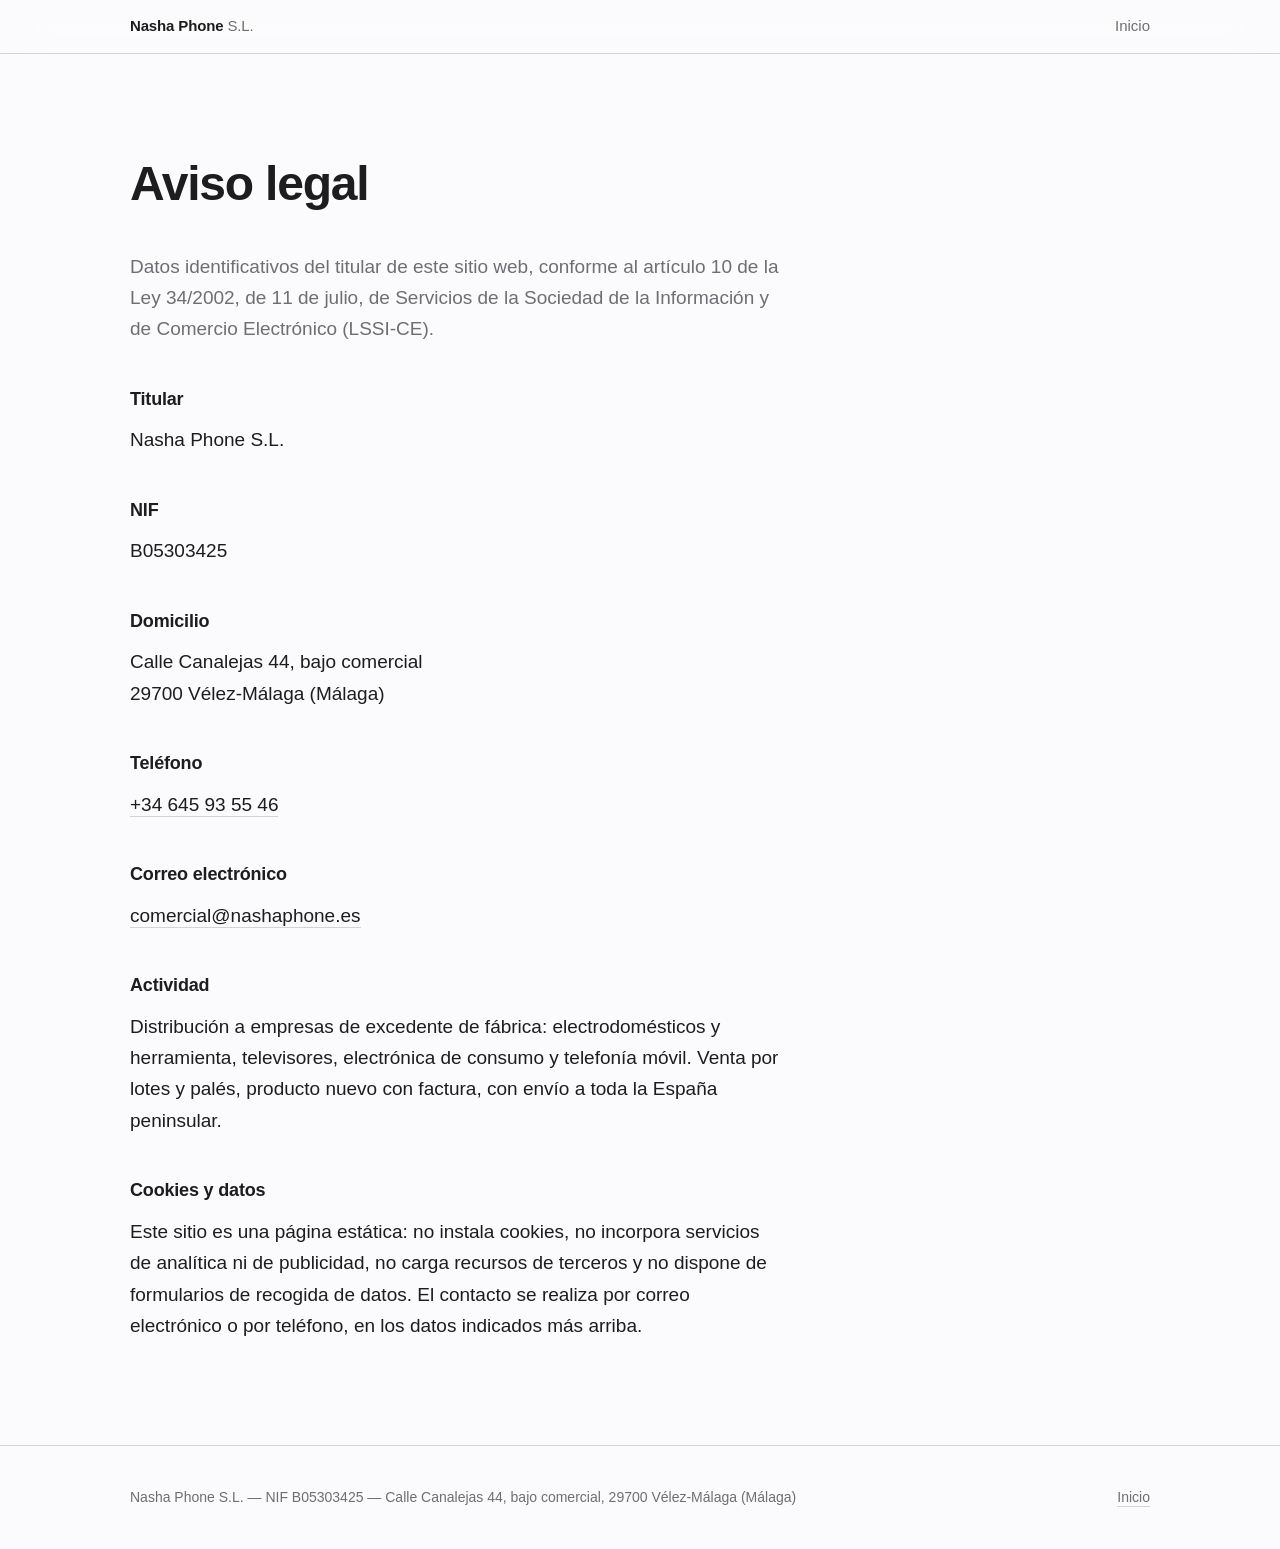
==== aviso-legal.html @ 032c7274 "Add the Nasha Phone S.L. company website Static site, no build step and no dependencies: hand-writte" ====
<!DOCTYPE html>
<html lang="es">
<head>
<meta charset="utf-8">
<meta name="viewport" content="width=device-width, initial-scale=1">
<title>Aviso legal — Nasha Phone S.L.</title>
<meta name="description" content="Datos identificativos de Nasha Phone S.L., titular de este sitio web, conforme a la Ley 34/2002 (LSSI-CE).">
<meta name="theme-color" content="#FBFBFD">
<link rel="icon" href="favicon.svg" type="image/svg+xml">
<link rel="stylesheet" href="styles.css">
<meta name="robots" content="index, follow">
</head>
<body>

<a class="skip-link" href="#main">Saltar al contenido</a>

<header class="site-header">
  <div class="wrap site-header__inner">
    <a class="wordmark" href="index.html">Nasha&nbsp;Phone<span class="wordmark__legal">&nbsp;S.L.</span></a>
    <a class="header-link" href="index.html">Inicio</a>
  </div>
</header>

<main id="main">
  <div class="wrap legal-page">

    <h1>Aviso legal</h1>

    <p class="muted">Datos identificativos del titular de este sitio web, conforme al artículo 10 de la Ley 34/2002, de 11 de julio, de Servicios de la Sociedad de la Información y de Comercio Electrónico (LSSI-CE).</p>

    <h2>Titular</h2>
    <p>Nasha Phone S.L.</p>

    <h2>NIF</h2>
    <p>B05303425</p>

    <h2>Domicilio</h2>
    <address>
      Calle Canalejas 44, bajo comercial<br>
      29700 Vélez-Málaga (Málaga)
    </address>

    <h2>Teléfono</h2>
    <p><a class="quiet-link" href="tel:+34645935546">+34 645 93 55 46</a></p>

    <h2>Correo electrónico</h2>
    <p><a class="quiet-link" href="mailto:comercial@nashaphone.es">comercial@nashaphone.es</a></p>

    <h2>Actividad</h2>
    <p>Distribución a empresas de excedente de fábrica: electrodomésticos y herramienta, televisores, electrónica de consumo y telefonía móvil. Venta por lotes y palés, producto nuevo con factura, con envío a toda la España peninsular.</p>

    <h2>Cookies y datos</h2>
    <p>Este sitio es una página estática: no instala cookies, no incorpora servicios de analítica ni de publicidad, no carga recursos de terceros y no dispone de formularios de recogida de datos. El contacto se realiza por correo electrónico o por teléfono, en los datos indicados más arriba.</p>

  </div>
</main>

<footer class="site-footer">
  <div class="wrap site-footer__inner">
    <p>Nasha Phone S.L. — NIF B05303425 — Calle Canalejas 44, bajo comercial, 29700 Vélez-Málaga (Málaga)</p>
    <p><a class="quiet-link" href="index.html">Inicio</a></p>
  </div>
</footer>

</body>
</html>
---- styles.css ----
/* Nasha Phone S.L. — hand-written stylesheet, no build step, no dependencies.
   Palette and type scale follow DESIGN.md. Mobile first: base rules target
   390px, the two media queries scale up. */

:root {
  --bg: #FBFBFD;
  --surface: #F5F5F7;
  --text: #1D1D1F;
  --text-muted: #6E6E73;
  --hairline: #D2D2D7;
  --accent: #00636B;

  --wrap: 1100px;
  --gutter: 24px;
  --section-y: clamp(72px, 11vw, 152px);

  --font: -apple-system, BlinkMacSystemFont, "SF Pro Display", "SF Pro Text",
          "Inter", "Helvetica Neue", Helvetica, Arial, sans-serif;

  --ease: cubic-bezier(0.22, 0.61, 0.36, 1);
}

*, *::before, *::after { box-sizing: border-box; }

html { -webkit-text-size-adjust: 100%; scroll-behavior: smooth; }

body {
  margin: 0;
  background: var(--bg);
  color: var(--text);
  font-family: var(--font);
  font-size: 1.0625rem;      /* 17px, keeps iOS from auto-zooming inputs */
  line-height: 1.65;
  -webkit-font-smoothing: antialiased;
  text-rendering: optimizeLegibility;
}

h1, h2, h3 { margin: 0; font-weight: 600; }
p { margin: 0; }
ol, ul { margin: 0; padding: 0; list-style: none; }
address { font-style: normal; }

a { color: inherit; }

:focus-visible {
  outline: 2px solid var(--accent);
  outline-offset: 3px;
  border-radius: 2px;
}

.wrap {
  width: 100%;
  max-width: var(--wrap);
  margin-inline: auto;
  padding-inline: var(--gutter);
}

.skip-link {
  position: absolute;
  left: -9999px;
  top: 0;
  z-index: 100;
  background: var(--text);
  color: var(--bg);
  padding: 12px 20px;
  text-decoration: none;
}
.skip-link:focus { left: 0; }

/* ---------- header ---------- */

.site-header {
  position: sticky;
  top: 0;
  z-index: 40;
  background: rgba(251, 251, 253, 0.78);
  backdrop-filter: saturate(180%) blur(20px);
  -webkit-backdrop-filter: saturate(180%) blur(20px);
  border-bottom: 1px solid var(--hairline);
}

.site-header__inner {
  display: flex;
  align-items: center;
  justify-content: space-between;
  min-height: 52px;
}

.wordmark {
  font-size: 0.9375rem;
  font-weight: 600;
  letter-spacing: -0.01em;
  text-decoration: none;
  padding-block: 14px;      /* keeps the tap target at 44px+ */
}
.wordmark__legal { color: var(--text-muted); font-weight: 400; }

.header-link {
  font-size: 0.9375rem;
  color: var(--text-muted);
  text-decoration: none;
  padding: 14px 0 14px 16px;
}
.header-link:hover { color: var(--text); }

/* ---------- shared type ---------- */

.eyebrow {
  font-size: 0.8125rem;
  font-weight: 500;
  letter-spacing: 0.08em;
  text-transform: uppercase;
  color: var(--text-muted);
  margin-bottom: 20px;
}

.display {
  font-size: clamp(2.5rem, 8.5vw, 5rem);
  line-height: 1.05;
  letter-spacing: -0.035em;
  max-width: 15ch;
}

.section-title {
  font-size: clamp(1.75rem, 4.6vw, 3rem);
  line-height: 1.1;
  letter-spacing: -0.025em;
  margin-bottom: clamp(32px, 5vw, 56px);
}

.lead {
  font-size: clamp(1.125rem, 2.2vw, 1.5rem);
  line-height: 1.5;
  letter-spacing: -0.01em;
  color: var(--text-muted);
  max-width: 34ch;
  margin-top: 24px;
}

.measure p { max-width: 62ch; }
.measure p + p { margin-top: 24px; }

/* ---------- hero ---------- */

.hero {
  padding-top: clamp(64px, 13vw, 140px);
  padding-bottom: var(--section-y);
}

.actions {
  display: flex;
  flex-wrap: wrap;
  gap: 12px;
  margin-top: 40px;
}

.button {
  display: inline-flex;
  align-items: center;
  justify-content: center;
  min-height: 48px;
  padding: 12px 26px;
  border-radius: 999px;
  background: var(--accent);
  color: #FFFFFF;
  font-size: 1rem;
  font-weight: 500;
  letter-spacing: -0.01em;
  text-decoration: none;
  transition: opacity 180ms var(--ease);
}
.button:hover { opacity: 0.86; }

.button--quiet {
  background: transparent;
  color: var(--text);
  border: 1px solid var(--hairline);
  font-variant-numeric: tabular-nums;
}
.button--quiet:hover { border-color: var(--text-muted); opacity: 1; }

/* ---------- sections ---------- */

.section { padding-block: var(--section-y); }

.section--panel {
  background: var(--surface);
  border-block: 1px solid var(--hairline);
}

/* ---------- categories: the page's signature block ---------- */

.category {
  display: grid;
  grid-template-columns: 3ch 1fr;
  column-gap: 20px;
  align-items: baseline;
  padding-block: clamp(26px, 4.5vw, 40px);
  border-top: 1px solid var(--hairline);
}
.category:last-child { border-bottom: 1px solid var(--hairline); }

.category__num {
  color: var(--accent);
  font-size: clamp(0.9375rem, 2vw, 1.125rem);
  font-weight: 600;
  font-variant-numeric: tabular-nums;
  letter-spacing: 0.02em;
}

.category__name {
  font-size: clamp(1.5rem, 5vw, 2.5rem);
  font-weight: 600;
  line-height: 1.15;
  letter-spacing: -0.02em;
}

/* ---------- four facts ---------- */

.facts {
  display: grid;
  gap: clamp(32px, 5vw, 56px);
}

.fact__title {
  font-size: 1.0625rem;
  letter-spacing: -0.01em;
  padding-top: 20px;
  position: relative;
}
.fact__title::before {          /* the only decorative shape on the page */
  content: "";
  position: absolute;
  top: 0;
  left: 0;
  width: 24px;
  height: 2px;
  background: var(--accent);
}

.fact__text { color: var(--text-muted); margin-top: 8px; max-width: 34ch; }

/* ---------- contact ---------- */

.mail-link {
  display: inline-block;
  font-size: clamp(1.375rem, 5.2vw, 2.75rem);
  font-weight: 600;
  letter-spacing: -0.025em;
  line-height: 1.15;
  color: var(--accent);
  text-decoration: none;
  word-break: break-word;
  padding-block: 4px;
}
.mail-link:hover { text-decoration: underline; text-underline-offset: 6px; }

.contact-grid {
  display: grid;
  gap: clamp(32px, 4vw, 48px);
  margin-top: clamp(48px, 7vw, 72px);
  padding-top: clamp(32px, 4vw, 48px);
  border-top: 1px solid var(--hairline);
}

.contact-block__title {
  font-size: 0.8125rem;
  font-weight: 500;
  letter-spacing: 0.08em;
  text-transform: uppercase;
  color: var(--text-muted);
  margin-bottom: 10px;
}

.quiet-link {
  color: inherit;
  text-decoration: none;
  border-bottom: 1px solid var(--hairline);
  padding-bottom: 1px;
}
.quiet-link:hover { border-bottom-color: var(--text); }

/* ---------- footer ---------- */

.site-footer {
  border-top: 1px solid var(--hairline);
  padding-block: 40px;
  color: var(--text-muted);
  font-size: 0.875rem;
}
.site-footer__inner { display: grid; gap: 12px; }

/* ---------- legal page ---------- */

.legal-page { padding-block: clamp(56px, 9vw, 104px); }
.legal-page h1 {
  font-size: clamp(1.875rem, 5vw, 3rem);
  letter-spacing: -0.025em;
  line-height: 1.1;
  margin-bottom: clamp(28px, 4vw, 40px);
}
.legal-page h2 {
  font-size: 1.125rem;
  letter-spacing: -0.01em;
  margin-top: 40px;
  margin-bottom: 10px;
}
.legal-page p, .legal-page address { max-width: 62ch; color: var(--text); }
.legal-page .muted { color: var(--text-muted); }

/* ---------- entrance motion ---------- */

.js .reveal { opacity: 0; transform: translateY(12px); }

.js .reveal.is-visible {
  opacity: 1;
  transform: none;
  transition: opacity 600ms var(--ease), transform 600ms var(--ease);
}

/* ---------- breakpoints ---------- */

@media (min-width: 768px) {
  :root { --gutter: 40px; }
  body { font-size: 1.1875rem; }
  .facts { grid-template-columns: repeat(2, 1fr); column-gap: clamp(40px, 6vw, 96px); }
  .contact-grid { grid-template-columns: repeat(3, 1fr); }
  .site-footer__inner {
    grid-template-columns: 1fr auto;
    align-items: baseline;
  }
  .category { grid-template-columns: 5ch 1fr; column-gap: 40px; }
}

@media (min-width: 1100px) {
  .display { max-width: 18ch; }
  .lead { max-width: 42ch; }
}

@media (prefers-reduced-motion: reduce) {
  html { scroll-behavior: auto; }
  .js .reveal, .js .reveal.is-visible {
    opacity: 1;
    transform: none;
    transition: none;
  }
  .button { transition: none; }
}
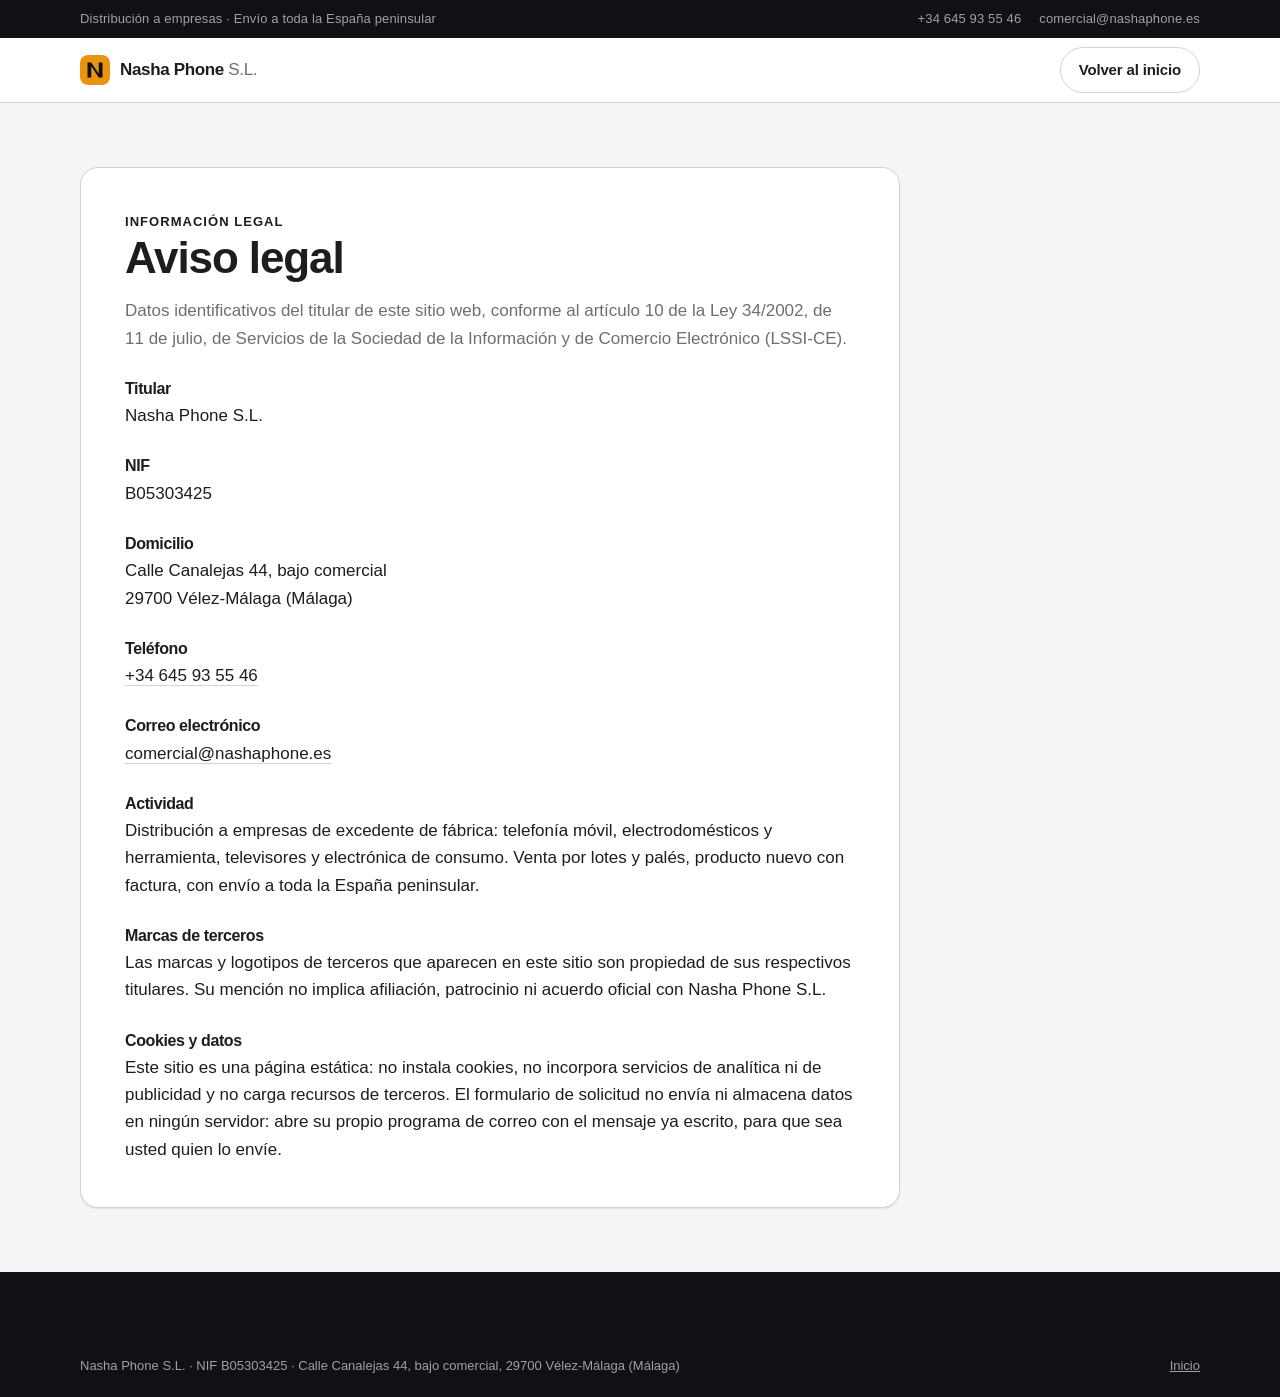
==== commit b75636ee: "Rebuild as a dense corporate site The previous typography-only build was rejected three times as "mu" ====
--- a/aviso-legal.html
+++ b/aviso-legal.html
@@ -5,7 +5,7 @@
 <meta name="viewport" content="width=device-width, initial-scale=1">
 <title>Aviso legal — Nasha Phone S.L.</title>
 <meta name="description" content="Datos identificativos de Nasha Phone S.L., titular de este sitio web, conforme a la Ley 34/2002 (LSSI-CE).">
-<meta name="theme-color" content="#FBFBFD">
+<meta name="theme-color" content="#0F1115">
 <link rel="icon" href="favicon.svg" type="image/svg+xml">
 <link rel="stylesheet" href="styles.css">
 <meta name="robots" content="index, follow">
@@ -14,51 +14,71 @@
 
 <a class="skip-link" href="#main">Saltar al contenido</a>
 
+<div class="utility">
+  <div class="wrap utility__inner">
+    <span class="utility__claim">Distribución a empresas · Envío a toda la España peninsular</span>
+    <span class="utility__links">
+      <a href="tel:+34645935546">+34 645 93 55 46</a>
+      <a href="mailto:comercial@nashaphone.es">comercial@nashaphone.es</a>
+    </span>
+  </div>
+</div>
+
 <header class="site-header">
   <div class="wrap site-header__inner">
-    <a class="wordmark" href="index.html">Nasha&nbsp;Phone<span class="wordmark__legal">&nbsp;S.L.</span></a>
-    <a class="header-link" href="index.html">Inicio</a>
+    <a class="brandmark" href="index.html">
+      <svg class="brandmark__glyph" viewBox="0 0 64 64" role="img" aria-label="Nasha Phone">
+        <rect width="64" height="64" rx="14" fill="#E8940F"/>
+        <path d="M16 48V16h8l16 24V16h8v32h-8L24 24v24z" fill="#0F1115"/>
+      </svg>
+      <span class="brandmark__text">Nasha Phone <span>S.L.</span></span>
+    </a>
+    <a class="btn btn--ghost btn--sm" href="index.html">Volver al inicio</a>
   </div>
 </header>
 
 <main id="main">
-  <div class="wrap legal-page">
+  <section class="band band--surface legal">
+    <div class="wrap">
+      <div class="legal__card">
+        <p class="eyebrow">Información legal</p>
+        <h1>Aviso legal</h1>
+        <p class="muted">Datos identificativos del titular de este sitio web, conforme al artículo 10 de la Ley 34/2002, de 11 de julio, de Servicios de la Sociedad de la Información y de Comercio Electrónico (LSSI-CE).</p>
 
-    <h1>Aviso legal</h1>
+        <h2>Titular</h2>
+        <p>Nasha Phone S.L.</p>
 
-    <p class="muted">Datos identificativos del titular de este sitio web, conforme al artículo 10 de la Ley 34/2002, de 11 de julio, de Servicios de la Sociedad de la Información y de Comercio Electrónico (LSSI-CE).</p>
+        <h2>NIF</h2>
+        <p>B05303425</p>
 
-    <h2>Titular</h2>
-    <p>Nasha Phone S.L.</p>
+        <h2>Domicilio</h2>
+        <address>Calle Canalejas 44, bajo comercial<br>29700 Vélez-Málaga (Málaga)</address>
 
-    <h2>NIF</h2>
-    <p>B05303425</p>
+        <h2>Teléfono</h2>
+        <p><a href="tel:+34645935546">+34 645 93 55 46</a></p>
 
-    <h2>Domicilio</h2>
-    <address>
-      Calle Canalejas 44, bajo comercial<br>
-      29700 Vélez-Málaga (Málaga)
-    </address>
+        <h2>Correo electrónico</h2>
+        <p><a href="mailto:comercial@nashaphone.es">comercial@nashaphone.es</a></p>
 
-    <h2>Teléfono</h2>
-    <p><a class="quiet-link" href="tel:+34645935546">+34 645 93 55 46</a></p>
+        <h2>Actividad</h2>
+        <p>Distribución a empresas de excedente de fábrica: telefonía móvil, electrodomésticos y herramienta, televisores y electrónica de consumo. Venta por lotes y palés, producto nuevo con factura, con envío a toda la España peninsular.</p>
 
-    <h2>Correo electrónico</h2>
-    <p><a class="quiet-link" href="mailto:comercial@nashaphone.es">comercial@nashaphone.es</a></p>
+        <h2>Marcas de terceros</h2>
+        <p>Las marcas y logotipos de terceros que aparecen en este sitio son propiedad de sus respectivos titulares. Su mención no implica afiliación, patrocinio ni acuerdo oficial con Nasha Phone S.L.</p>
 
-    <h2>Actividad</h2>
-    <p>Distribución a empresas de excedente de fábrica: electrodomésticos y herramienta, televisores, electrónica de consumo y telefonía móvil. Venta por lotes y palés, producto nuevo con factura, con envío a toda la España peninsular.</p>
-
-    <h2>Cookies y datos</h2>
-    <p>Este sitio es una página estática: no instala cookies, no incorpora servicios de analítica ni de publicidad, no carga recursos de terceros y no dispone de formularios de recogida de datos. El contacto se realiza por correo electrónico o por teléfono, en los datos indicados más arriba.</p>
-
-  </div>
+        <h2>Cookies y datos</h2>
+        <p>Este sitio es una página estática: no instala cookies, no incorpora servicios de analítica ni de publicidad y no carga recursos de terceros. El formulario de solicitud no envía ni almacena datos en ningún servidor: abre su propio programa de correo con el mensaje ya escrito, para que sea usted quien lo envíe.</p>
+      </div>
+    </div>
+  </section>
 </main>
 
 <footer class="site-footer">
-  <div class="wrap site-footer__inner">
-    <p>Nasha Phone S.L. — NIF B05303425 — Calle Canalejas 44, bajo comercial, 29700 Vélez-Málaga (Málaga)</p>
-    <p><a class="quiet-link" href="index.html">Inicio</a></p>
+  <div class="wrap">
+    <div class="footer__bottom" style="margin-top:0;border-top:0">
+      <span>Nasha Phone S.L. · NIF B05303425 · Calle Canalejas 44, bajo comercial, 29700 Vélez-Málaga (Málaga)</span>
+      <span><a href="index.html">Inicio</a></span>
+    </div>
   </div>
 </footer>
 
--- a/styles.css
+++ b/styles.css
@@ -1,348 +1,437 @@
-/* Nasha Phone S.L. — hand-written stylesheet, no build step, no dependencies.
-   Palette and type scale follow DESIGN.md. Mobile first: base rules target
-   390px, the two media queries scale up. */
+/* Nasha Phone S.L. — corporate build. Hand-written, no build step, no
+   dependencies, no external requests. Mobile first: base rules target
+   390px, media queries scale up. See DESIGN.md. */
 
 :root {
-  --bg: #FBFBFD;
+  --white: #FFFFFF;
   --surface: #F5F5F7;
+  --ink: #0F1115;
   --text: #1D1D1F;
-  --text-muted: #6E6E73;
+  --muted: #6E6E73;
   --hairline: #D2D2D7;
-  --accent: #00636B;
-
-  --wrap: 1100px;
-  --gutter: 24px;
-  --section-y: clamp(72px, 11vw, 152px);
+  --accent: #E8940F;        /* fills only: 2.42:1 on white, never text */
+  --accent-ink: #8A5200;    /* amber as text on light: 6.39:1 */
+  --logo-grey: #86868B;
+  --on-dark-muted: #A1A1A6;
+
+  --wrap: 1200px;
+  --gutter: 20px;
+  --band: clamp(48px, 6vw, 88px);
+  --radius: 18px;
+  --radius-sm: 12px;
 
   --font: -apple-system, BlinkMacSystemFont, "SF Pro Display", "SF Pro Text",
           "Inter", "Helvetica Neue", Helvetica, Arial, sans-serif;
 
-  --ease: cubic-bezier(0.22, 0.61, 0.36, 1);
+  --shadow-sm: 0 1px 2px rgba(15,17,21,.06), 0 1px 1px rgba(15,17,21,.04);
+  --shadow-md: 0 4px 14px rgba(15,17,21,.08), 0 2px 5px rgba(15,17,21,.05);
+  --shadow-lg: 0 18px 44px rgba(15,17,21,.14), 0 6px 16px rgba(15,17,21,.08);
+  --ease: cubic-bezier(.22,.61,.36,1);
 }
 
 *, *::before, *::after { box-sizing: border-box; }
 
-html { -webkit-text-size-adjust: 100%; scroll-behavior: smooth; }
+html { -webkit-text-size-adjust: 100%; scroll-behavior: smooth; scroll-padding-top: 92px; }
 
 body {
   margin: 0;
-  background: var(--bg);
+  background: var(--white);
   color: var(--text);
   font-family: var(--font);
-  font-size: 1.0625rem;      /* 17px, keeps iOS from auto-zooming inputs */
-  line-height: 1.65;
+  font-size: 1.0625rem;
+  line-height: 1.6;
   -webkit-font-smoothing: antialiased;
-  text-rendering: optimizeLegibility;
-}
-
-h1, h2, h3 { margin: 0; font-weight: 600; }
+}
+
+h1, h2, h3, h4 { margin: 0; font-weight: 700; letter-spacing: -0.025em; line-height: 1.15; }
 p { margin: 0; }
-ol, ul { margin: 0; padding: 0; list-style: none; }
+ul, ol { margin: 0; padding: 0; list-style: none; }
 address { font-style: normal; }
-
 a { color: inherit; }
-
-:focus-visible {
-  outline: 2px solid var(--accent);
-  outline-offset: 3px;
-  border-radius: 2px;
-}
-
-.wrap {
-  width: 100%;
-  max-width: var(--wrap);
-  margin-inline: auto;
-  padding-inline: var(--gutter);
-}
+img, svg { display: block; }
+
+:focus-visible { outline: 3px solid var(--accent); outline-offset: 2px; border-radius: 4px; }
+
+.wrap { width: 100%; max-width: var(--wrap); margin-inline: auto; padding-inline: var(--gutter); }
+.sprite { position: absolute; width: 0; height: 0; overflow: hidden; }
 
 .skip-link {
-  position: absolute;
-  left: -9999px;
-  top: 0;
-  z-index: 100;
-  background: var(--text);
-  color: var(--bg);
-  padding: 12px 20px;
-  text-decoration: none;
+  position: absolute; left: -9999px; top: 0; z-index: 200;
+  background: var(--ink); color: #fff; padding: 12px 20px; text-decoration: none;
 }
 .skip-link:focus { left: 0; }
 
+.eyebrow {
+  font-size: .8125rem; font-weight: 600; letter-spacing: .08em;
+  text-transform: uppercase; color: var(--accent-ink);
+}
+.eyebrow--on-dark { color: var(--accent); }
+
+.band { padding-block: var(--band); }
+.band--surface { background: var(--surface); }
+.band--ink { background: var(--ink); color: #fff; }
+
+.band-head { margin-bottom: clamp(28px, 3.5vw, 44px); }
+.band-title { font-size: clamp(1.625rem, 3.6vw, 2.5rem); }
+.band-head p { color: var(--muted); margin-top: 12px; max-width: 62ch; }
+
+/* ---------- buttons ---------- */
+
+.btn {
+  display: inline-flex; align-items: center; justify-content: center; gap: 8px;
+  min-height: 48px; padding: 12px 24px; border-radius: 999px;
+  font-size: 1rem; font-weight: 600; letter-spacing: -0.01em;
+  text-decoration: none; border: 1px solid transparent; cursor: pointer;
+  transition: transform 180ms var(--ease), box-shadow 180ms var(--ease),
+              background-color 180ms var(--ease), border-color 180ms var(--ease);
+}
+.btn--accent { background: var(--accent); color: var(--text); box-shadow: var(--shadow-sm); }
+.btn--accent:hover { transform: translateY(-2px); box-shadow: var(--shadow-md); }
+.btn--ghost { border-color: var(--hairline); color: var(--text); background: var(--white); }
+.btn--ghost:hover { border-color: var(--text); transform: translateY(-2px); }
+.btn--ghost-dark { border-color: rgba(255,255,255,.28); color: #fff; background: transparent; }
+.btn--ghost-dark:hover { border-color: #fff; transform: translateY(-2px); }
+.btn--sm { min-height: 44px; padding: 10px 18px; font-size: .9375rem; }
+
+/* ---------- utility bar ---------- */
+
+.utility {
+  background: var(--ink); color: var(--on-dark-muted);
+  font-size: .8125rem; letter-spacing: .01em;
+}
+.utility__inner {
+  display: flex; align-items: center; justify-content: space-between;
+  gap: 16px; min-height: 38px; flex-wrap: wrap;
+}
+.utility__claim { display: none; }
+.utility__links { display: flex; align-items: center; gap: 18px; }
+.utility a { color: var(--on-dark-muted); text-decoration: none; padding-block: 8px; }
+.utility a:hover { color: #fff; }
+
 /* ---------- header ---------- */
 
 .site-header {
-  position: sticky;
-  top: 0;
-  z-index: 40;
-  background: rgba(251, 251, 253, 0.78);
-  backdrop-filter: saturate(180%) blur(20px);
-  -webkit-backdrop-filter: saturate(180%) blur(20px);
+  position: sticky; top: 0; z-index: 60;
+  background: var(--white); border-bottom: 1px solid var(--hairline);
+  transition: box-shadow 200ms var(--ease), background-color 200ms var(--ease);
+}
+.site-header.is-scrolled {
+  background: rgba(255,255,255,.82);
+  backdrop-filter: saturate(180%) blur(18px);
+  -webkit-backdrop-filter: saturate(180%) blur(18px);
+  box-shadow: var(--shadow-sm);
+}
+.site-header__inner { display: flex; align-items: center; gap: 12px; min-height: 64px; }
+
+.brandmark { display: flex; align-items: center; gap: 10px; text-decoration: none; margin-right: auto; }
+.brandmark__glyph { width: 30px; height: 30px; border-radius: 8px; flex: none; }
+.brandmark__text { font-size: 1.0625rem; font-weight: 700; letter-spacing: -0.02em; }
+.brandmark__text span { color: var(--muted); font-weight: 500; }
+
+.site-nav { display: none; }
+.site-nav ul { display: flex; align-items: center; gap: 26px; }
+.site-nav a {
+  font-size: .9375rem; font-weight: 500; text-decoration: none; color: var(--text);
+  padding-block: 8px; border-bottom: 2px solid transparent;
+}
+.site-nav a:hover { color: var(--accent-ink); border-bottom-color: var(--accent); }
+
+.nav-toggle {
+  width: 44px; height: 44px; display: grid; place-items: center;
+  background: transparent; border: 1px solid var(--hairline); border-radius: 10px;
+  cursor: pointer; flex: none;
+}
+.nav-toggle span, .nav-toggle span::before, .nav-toggle span::after {
+  content: ""; display: block; width: 17px; height: 2px; background: var(--text); border-radius: 2px;
+}
+.nav-toggle span { position: relative; }
+.nav-toggle span::before { position: absolute; top: -6px; }
+.nav-toggle span::after { position: absolute; top: 6px; }
+.header-cta { display: none; }
+
+.mobile-nav {
+  display: none; border-top: 1px solid var(--hairline); background: var(--white);
+  padding: 8px 0 20px;
+}
+.mobile-nav.is-open { display: block; }
+.mobile-nav a {
+  display: block; padding: 14px 0; text-decoration: none; font-weight: 500;
   border-bottom: 1px solid var(--hairline);
 }
-
-.site-header__inner {
-  display: flex;
-  align-items: center;
-  justify-content: space-between;
-  min-height: 52px;
-}
-
-.wordmark {
-  font-size: 0.9375rem;
-  font-weight: 600;
-  letter-spacing: -0.01em;
-  text-decoration: none;
-  padding-block: 14px;      /* keeps the tap target at 44px+ */
-}
-.wordmark__legal { color: var(--text-muted); font-weight: 400; }
-
-.header-link {
-  font-size: 0.9375rem;
-  color: var(--text-muted);
-  text-decoration: none;
-  padding: 14px 0 14px 16px;
-}
-.header-link:hover { color: var(--text); }
-
-/* ---------- shared type ---------- */
-
-.eyebrow {
-  font-size: 0.8125rem;
-  font-weight: 500;
-  letter-spacing: 0.08em;
-  text-transform: uppercase;
-  color: var(--text-muted);
-  margin-bottom: 20px;
-}
-
-.display {
-  font-size: clamp(2.5rem, 8.5vw, 5rem);
-  line-height: 1.05;
-  letter-spacing: -0.035em;
-  max-width: 15ch;
-}
-
-.section-title {
-  font-size: clamp(1.75rem, 4.6vw, 3rem);
-  line-height: 1.1;
-  letter-spacing: -0.025em;
-  margin-bottom: clamp(32px, 5vw, 56px);
-}
-
-.lead {
-  font-size: clamp(1.125rem, 2.2vw, 1.5rem);
-  line-height: 1.5;
-  letter-spacing: -0.01em;
-  color: var(--text-muted);
-  max-width: 34ch;
-  margin-top: 24px;
-}
-
-.measure p { max-width: 62ch; }
-.measure p + p { margin-top: 24px; }
+.mobile-nav .btn { width: 100%; margin-top: 18px; }
 
 /* ---------- hero ---------- */
 
-.hero {
-  padding-top: clamp(64px, 13vw, 140px);
-  padding-bottom: var(--section-y);
-}
-
-.actions {
-  display: flex;
-  flex-wrap: wrap;
-  gap: 12px;
-  margin-top: 40px;
-}
-
-.button {
-  display: inline-flex;
-  align-items: center;
-  justify-content: center;
-  min-height: 48px;
-  padding: 12px 26px;
-  border-radius: 999px;
-  background: var(--accent);
-  color: #FFFFFF;
-  font-size: 1rem;
-  font-weight: 500;
-  letter-spacing: -0.01em;
-  text-decoration: none;
-  transition: opacity 180ms var(--ease);
-}
-.button:hover { opacity: 0.86; }
-
-.button--quiet {
-  background: transparent;
-  color: var(--text);
-  border: 1px solid var(--hairline);
-  font-variant-numeric: tabular-nums;
-}
-.button--quiet:hover { border-color: var(--text-muted); opacity: 1; }
-
-/* ---------- sections ---------- */
-
-.section { padding-block: var(--section-y); }
-
-.section--panel {
-  background: var(--surface);
-  border-block: 1px solid var(--hairline);
-}
-
-/* ---------- categories: the page's signature block ---------- */
-
-.category {
-  display: grid;
-  grid-template-columns: 3ch 1fr;
-  column-gap: 20px;
-  align-items: baseline;
-  padding-block: clamp(26px, 4.5vw, 40px);
-  border-top: 1px solid var(--hairline);
-}
-.category:last-child { border-bottom: 1px solid var(--hairline); }
-
-.category__num {
-  color: var(--accent);
-  font-size: clamp(0.9375rem, 2vw, 1.125rem);
-  font-weight: 600;
-  font-variant-numeric: tabular-nums;
-  letter-spacing: 0.02em;
-}
-
-.category__name {
-  font-size: clamp(1.5rem, 5vw, 2.5rem);
-  font-weight: 600;
-  line-height: 1.15;
-  letter-spacing: -0.02em;
-}
-
-/* ---------- four facts ---------- */
-
-.facts {
-  display: grid;
-  gap: clamp(32px, 5vw, 56px);
-}
-
-.fact__title {
-  font-size: 1.0625rem;
-  letter-spacing: -0.01em;
-  padding-top: 20px;
-  position: relative;
-}
-.fact__title::before {          /* the only decorative shape on the page */
-  content: "";
-  position: absolute;
-  top: 0;
-  left: 0;
-  width: 24px;
-  height: 2px;
-  background: var(--accent);
-}
-
-.fact__text { color: var(--text-muted); margin-top: 8px; max-width: 34ch; }
+.hero { padding-block: clamp(36px, 5vw, 72px) clamp(44px, 6vw, 84px); overflow: hidden; }
+.hero__grid { display: grid; gap: clamp(36px, 5vw, 56px); align-items: center; }
+.hero h1 { font-size: clamp(2.25rem, 6.4vw, 4rem); letter-spacing: -0.03em; margin-block: 16px 18px; }
+.hero__lead { color: var(--muted); font-size: 1.0625rem; max-width: 54ch; }
+.hero__actions { display: flex; flex-wrap: wrap; gap: 12px; margin-top: 28px; }
+
+.hero__points { display: flex; flex-wrap: wrap; gap: 8px; margin-top: 24px; }
+.pill {
+  display: inline-flex; align-items: center; gap: 7px;
+  background: var(--surface); border: 1px solid var(--hairline);
+  border-radius: 999px; padding: 7px 14px; font-size: .8125rem; font-weight: 500; color: var(--text);
+}
+.pill::before { content: ""; width: 6px; height: 6px; border-radius: 50%; background: var(--accent); flex: none; }
+
+/* hero composition: overlapping product cards, built not photographed */
+
+.hero__visual { position: relative; aspect-ratio: 1 / 0.94; max-width: 520px; margin-inline: auto; width: 100%; }
+.hero__visual::before {
+  content: ""; position: absolute; inset: 8% 4% 12%;
+  background: radial-gradient(60% 60% at 50% 40%, rgba(232,148,15,.16), rgba(232,148,15,0) 70%);
+  filter: blur(6px);
+}
+
+.pcard {
+  position: absolute; background: var(--white); border: 1px solid rgba(15,17,21,.07);
+  border-radius: var(--radius); box-shadow: var(--shadow-lg);
+  padding: 14px; display: flex; flex-direction: column; gap: 10px;
+}
+.pcard__art { display: grid; place-items: center; background: var(--surface); border-radius: var(--radius-sm); padding: 14px 8px; }
+.pcard__art svg { width: 100%; height: auto; max-height: 92px; color: var(--text); opacity: .88; }
+.pcard__foot { display: flex; align-items: center; justify-content: space-between; gap: 8px; }
+.pcard__label { font-size: .75rem; font-weight: 600; color: var(--muted); letter-spacing: .01em; }
+.pcard__logo { display: grid; place-items: center; flex: none; }
+.pcard__logo .brand-logo { height: 26px; fill: var(--logo-grey); }
+.pcard__logo .brand-logo--wide { height: 46px; }
+
+.pcard--phone     { width: 51%; left: 0;    top: 0;     z-index: 3; animation: floatA 7s ease-in-out infinite; }
+.pcard--tv        { width: 58%; right: 0;   top: 23%;   z-index: 2; animation: floatB 9s ease-in-out infinite; }
+.pcard--appliance { width: 50%; left: 4%;   bottom: 0;  z-index: 4; animation: floatC 8s ease-in-out infinite; }
+
+@keyframes floatA { 0%,100% { transform: rotate(-3deg) translateY(0); } 50% { transform: rotate(-3deg) translateY(-12px); } }
+@keyframes floatB { 0%,100% { transform: rotate(2.5deg) translateY(0); } 50% { transform: rotate(2.5deg) translateY(-14px); } }
+@keyframes floatC { 0%,100% { transform: rotate(-1.5deg) translateY(0); } 50% { transform: rotate(-1.5deg) translateY(-9px); } }
+
+.hero__badge {
+  position: absolute; right: 4%; bottom: 24%; z-index: 5;
+  background: var(--accent); color: var(--text);
+  border-radius: 999px; padding: 9px 15px; font-size: .8125rem; font-weight: 700;
+  box-shadow: var(--shadow-md); white-space: nowrap;
+}
+
+/* ---------- stats ---------- */
+
+.stats { border-block: 1px solid var(--hairline); background: var(--white); }
+.stats__grid { display: grid; grid-template-columns: repeat(2, 1fr); }
+.stat { padding: 22px 16px; border-bottom: 1px solid var(--hairline); }
+.stat:nth-child(even) { border-left: 1px solid var(--hairline); }
+.stat:nth-last-child(-n+2) { border-bottom: 0; }
+.stat__figure { font-size: clamp(1.5rem, 3.6vw, 2.25rem); font-weight: 700; letter-spacing: -0.02em; color: var(--accent-ink); }
+.stat__label { font-size: .875rem; color: var(--muted); margin-top: 6px; }
+.stats__note { text-align: center; color: var(--muted); font-size: .875rem; padding: 18px 0 0; }
+
+/* ---------- brand wall ---------- */
+
+.brand-wall {
+  display: grid; grid-template-columns: repeat(2, 1fr);
+  gap: 1px; background: var(--hairline);
+  border: 1px solid var(--hairline); border-radius: var(--radius); overflow: hidden;
+  box-shadow: var(--shadow-sm);
+}
+.brand-wall__item { background: var(--white); display: grid; place-items: center; min-height: 118px; padding: 14px; }
+
+/* Sizing note: every simple-icons glyph sits in a 24x24 box, but a wordmark
+   (SAMSUNG, SONY, SIEMENS) fills only a thin horizontal strip of it while a
+   symbol (Apple, Google) fills nearly all of it. One shared height renders
+   the wordmarks tiny, so the two kinds are sized separately. */
+.brand-logo {
+  height: 46px; width: auto; max-width: 100%; fill: var(--logo-grey);
+  transition: fill 180ms var(--ease), transform 180ms var(--ease);
+}
+.brand-logo--wide { height: 82px; }
+.brand-wall__item:hover .brand-logo { fill: var(--text); transform: scale(1.06); }
+.brand-note { color: var(--muted); font-size: .8125rem; margin-top: 18px; max-width: 78ch; }
+
+/* ---------- categories ---------- */
+
+.cards { display: grid; gap: 18px; }
+.card {
+  background: var(--white); border: 1px solid var(--hairline); border-radius: var(--radius);
+  padding: 22px; box-shadow: var(--shadow-sm); display: flex; flex-direction: column; gap: 14px;
+  transition: transform 200ms var(--ease), box-shadow 200ms var(--ease), border-color 200ms var(--ease);
+}
+.card:hover { transform: translateY(-4px); box-shadow: var(--shadow-lg); border-color: rgba(15,17,21,.12); }
+.card__art {
+  background: var(--surface); border-radius: var(--radius-sm); height: 116px;
+  display: grid; place-items: center;
+}
+.card__art svg { width: auto; height: 72px; color: var(--text); opacity: .85; }
+.card__num { font-size: .8125rem; font-weight: 700; color: var(--accent-ink); letter-spacing: .06em; }
+.card h3 { font-size: 1.1875rem; font-weight: 600; }
+.card__text { color: var(--muted); font-size: .9375rem; }
+.card__rule { height: 1px; background: var(--hairline); margin-top: auto; }
+.card__foot { font-size: .8125rem; color: var(--muted); display: flex; align-items: center; gap: 8px; }
+.card__foot::before { content: ""; width: 18px; height: 2px; background: var(--accent); flex: none; }
+
+/* ---------- featured offer band ---------- */
+
+.offer { position: relative; overflow: hidden; padding-block: clamp(56px, 8vw, 116px); }
+.offer::after {
+  content: ""; position: absolute; width: 720px; height: 720px; right: -220px; top: -220px;
+  background: radial-gradient(circle, rgba(232,148,15,.30), rgba(232,148,15,0) 62%);
+  pointer-events: none;
+}
+.offer__grid { display: grid; gap: 32px; align-items: center; position: relative; z-index: 1; }
+.offer h2 { font-size: clamp(1.75rem, 4.2vw, 3rem); letter-spacing: -0.03em; margin-block: 14px 16px; }
+.offer__sub { color: var(--on-dark-muted); max-width: 52ch; }
+.offer__actions { display: flex; flex-wrap: wrap; gap: 12px; margin-top: 26px; }
+
+.offer__art { position: relative; display: grid; place-items: center; padding: 8px; }
+.offer__frame {
+  background: rgba(255,255,255,.06); border: 1px solid rgba(255,255,255,.16);
+  border-radius: 24px; padding: 30px 34px 26px; display: grid; gap: 20px; justify-items: center;
+  backdrop-filter: blur(6px); -webkit-backdrop-filter: blur(6px); width: 100%; max-width: 400px;
+  box-shadow: 0 30px 70px rgba(0,0,0,.45);
+}
+.offer__frame svg.device { height: 186px; width: auto; color: #fff; opacity: .95; }
+.offer__frame .brand-logo { height: 46px; fill: #fff; opacity: .92; }
+.offer__frame .brand-logo--wide { height: 84px; }
+.offer__tag {
+  background: var(--accent); color: var(--text); font-weight: 700; font-size: .8125rem;
+  border-radius: 999px; padding: 7px 14px;
+}
+
+/* ---------- conditions panel ---------- */
+
+.panel {
+  background: var(--white); border: 1px solid var(--hairline); border-radius: var(--radius);
+  box-shadow: var(--shadow-sm); overflow: hidden;
+  display: grid; grid-template-columns: 1fr;
+}
+.cell { padding: 24px 22px; border-bottom: 1px solid var(--hairline); }
+.cell:last-child { border-bottom: 0; }
+.cell__num { font-size: .8125rem; font-weight: 700; color: var(--accent-ink); letter-spacing: .06em; }
+.cell h3 { font-size: 1.125rem; font-weight: 600; margin-block: 8px 6px; }
+.cell p { color: var(--muted); font-size: .9375rem; }
+
+/* ---------- process ---------- */
+
+.steps { display: grid; gap: 20px; counter-reset: step; }
+.step {
+  position: relative; background: var(--surface); border-radius: var(--radius);
+  padding: 24px 22px; border: 1px solid var(--hairline);
+}
+.step__num {
+  width: 42px; height: 42px; border-radius: 50%; background: var(--accent); color: var(--text);
+  display: grid; place-items: center; font-weight: 700; font-size: 1rem; margin-bottom: 14px;
+  box-shadow: var(--shadow-sm);
+}
+.step h3 { font-size: 1.0625rem; font-weight: 600; margin-bottom: 6px; }
+.step p { color: var(--muted); font-size: .9375rem; }
 
 /* ---------- contact ---------- */
 
-.mail-link {
-  display: inline-block;
-  font-size: clamp(1.375rem, 5.2vw, 2.75rem);
-  font-weight: 600;
-  letter-spacing: -0.025em;
-  line-height: 1.15;
-  color: var(--accent);
-  text-decoration: none;
-  word-break: break-word;
-  padding-block: 4px;
-}
-.mail-link:hover { text-decoration: underline; text-underline-offset: 6px; }
-
-.contact-grid {
-  display: grid;
-  gap: clamp(32px, 4vw, 48px);
-  margin-top: clamp(48px, 7vw, 72px);
-  padding-top: clamp(32px, 4vw, 48px);
-  border-top: 1px solid var(--hairline);
-}
-
-.contact-block__title {
-  font-size: 0.8125rem;
-  font-weight: 500;
-  letter-spacing: 0.08em;
-  text-transform: uppercase;
-  color: var(--text-muted);
-  margin-bottom: 10px;
-}
-
-.quiet-link {
-  color: inherit;
-  text-decoration: none;
-  border-bottom: 1px solid var(--hairline);
-  padding-bottom: 1px;
-}
-.quiet-link:hover { border-bottom-color: var(--text); }
+.contact__grid { display: grid; gap: 28px; align-items: start; }
+.contact__list { display: grid; gap: 18px; margin-top: 24px; }
+.contact__row { display: grid; gap: 3px; }
+.contact__key { font-size: .75rem; font-weight: 700; letter-spacing: .08em; text-transform: uppercase; color: var(--muted); }
+.contact__value { font-size: 1.0625rem; font-weight: 500; }
+.contact__value a { text-decoration: none; border-bottom: 1px solid var(--hairline); }
+.contact__value a:hover { border-bottom-color: var(--text); }
+.contact__legal { margin-top: 22px; padding-top: 18px; border-top: 1px solid var(--hairline); color: var(--muted); font-size: .875rem; }
+
+.enquiry {
+  background: var(--white); border: 1px solid var(--hairline); border-radius: var(--radius);
+  box-shadow: var(--shadow-md); padding: 24px;
+}
+.enquiry h3 { font-size: 1.125rem; font-weight: 600; margin-bottom: 4px; }
+.enquiry__hint { color: var(--muted); font-size: .875rem; margin-bottom: 18px; }
+.field { display: grid; gap: 6px; margin-bottom: 14px; }
+.field label { font-size: .8125rem; font-weight: 600; color: var(--text); }
+.field input, .field textarea {
+  font: inherit; font-size: 1rem; color: var(--text); background: var(--white);
+  border: 1px solid var(--hairline); border-radius: var(--radius-sm);
+  padding: 12px 14px; min-height: 48px; width: 100%;
+}
+.field textarea { min-height: 108px; resize: vertical; }
+.field input:focus, .field textarea:focus { border-color: var(--accent); outline: none; box-shadow: 0 0 0 3px rgba(232,148,15,.28); }
+.enquiry .btn { width: 100%; }
+.enquiry__note { color: var(--muted); font-size: .75rem; margin-top: 12px; }
 
 /* ---------- footer ---------- */
 
-.site-footer {
-  border-top: 1px solid var(--hairline);
-  padding-block: 40px;
-  color: var(--text-muted);
-  font-size: 0.875rem;
-}
-.site-footer__inner { display: grid; gap: 12px; }
+.site-footer { background: var(--ink); color: var(--on-dark-muted); padding-block: clamp(40px, 5vw, 64px) 0; }
+.footer__grid { display: grid; gap: 32px; }
+.footer h4 { color: #fff; font-size: .8125rem; letter-spacing: .08em; text-transform: uppercase; margin-bottom: 14px; font-weight: 700; }
+.footer ul { display: grid; gap: 10px; }
+.footer a { color: var(--on-dark-muted); text-decoration: none; }
+.footer a:hover { color: #fff; }
+.footer__about { max-width: 34ch; font-size: .9375rem; }
+.footer .brandmark__text { color: #fff; }
+.footer .brandmark__text span { color: var(--on-dark-muted); }
+.footer__bottom {
+  margin-top: clamp(32px, 4vw, 48px); border-top: 1px solid rgba(255,255,255,.12);
+  padding-block: 20px; display: flex; flex-wrap: wrap; gap: 10px 20px;
+  justify-content: space-between; font-size: .8125rem;
+}
 
 /* ---------- legal page ---------- */
 
-.legal-page { padding-block: clamp(56px, 9vw, 104px); }
-.legal-page h1 {
-  font-size: clamp(1.875rem, 5vw, 3rem);
-  letter-spacing: -0.025em;
-  line-height: 1.1;
-  margin-bottom: clamp(28px, 4vw, 40px);
-}
-.legal-page h2 {
-  font-size: 1.125rem;
-  letter-spacing: -0.01em;
-  margin-top: 40px;
-  margin-bottom: 10px;
-}
-.legal-page p, .legal-page address { max-width: 62ch; color: var(--text); }
-.legal-page .muted { color: var(--text-muted); }
-
-/* ---------- entrance motion ---------- */
-
-.js .reveal { opacity: 0; transform: translateY(12px); }
-
+.legal { padding-block: clamp(40px, 5vw, 72px); }
+.legal__card {
+  background: var(--white); border: 1px solid var(--hairline); border-radius: var(--radius);
+  box-shadow: var(--shadow-sm); padding: clamp(24px, 4vw, 44px); max-width: 820px;
+}
+.legal h1 { font-size: clamp(1.75rem, 4vw, 2.75rem); margin-bottom: 14px; }
+.legal h2 { font-size: 1rem; font-weight: 700; margin-top: 28px; margin-bottom: 4px; }
+.legal p, .legal address { color: var(--text); }
+.legal .muted { color: var(--muted); }
+.legal a { text-decoration: none; border-bottom: 1px solid var(--hairline); }
+
+/* ---------- reveal motion ---------- */
+
+.js .reveal { opacity: 0; transform: translateY(16px); }
 .js .reveal.is-visible {
-  opacity: 1;
-  transform: none;
-  transition: opacity 600ms var(--ease), transform 600ms var(--ease);
+  opacity: 1; transform: none;
+  transition: opacity 640ms var(--ease), transform 640ms var(--ease);
+  transition-delay: var(--delay, 0ms);
 }
 
 /* ---------- breakpoints ---------- */
 
-@media (min-width: 768px) {
+@media (min-width: 600px) {
+  :root { --gutter: 28px; }
+  .stats__grid { grid-template-columns: repeat(4, 1fr); }
+  .stat { border-bottom: 0; border-left: 1px solid var(--hairline); }
+  .stat:first-child { border-left: 0; }
+  .stat:nth-child(even) { border-left: 1px solid var(--hairline); }
+  .brand-wall { grid-template-columns: repeat(4, 1fr); }
+  .cards { grid-template-columns: repeat(2, 1fr); }
+  .steps { grid-template-columns: repeat(3, 1fr); }
+  .utility__claim { display: block; }
+}
+
+@media (min-width: 900px) {
   :root { --gutter: 40px; }
-  body { font-size: 1.1875rem; }
-  .facts { grid-template-columns: repeat(2, 1fr); column-gap: clamp(40px, 6vw, 96px); }
-  .contact-grid { grid-template-columns: repeat(3, 1fr); }
-  .site-footer__inner {
-    grid-template-columns: 1fr auto;
-    align-items: baseline;
-  }
-  .category { grid-template-columns: 5ch 1fr; column-gap: 40px; }
+  body { font-size: 1.0625rem; }
+  .site-nav { display: block; }
+  .nav-toggle { display: none; }
+  .header-cta { display: inline-flex; margin-left: 22px; }
+  .mobile-nav { display: none !important; }
+  .hero__grid { grid-template-columns: 1.02fr .98fr; }
+  .hero__lead { font-size: 1.1875rem; }
+  .offer__grid { grid-template-columns: 1.15fr .85fr; gap: 48px; }
+  .panel { grid-template-columns: repeat(2, 1fr); }
+  .cell { border-bottom: 1px solid var(--hairline); border-right: 1px solid var(--hairline); }
+  .cell:nth-child(even) { border-right: 0; }
+  .cell:nth-last-child(-n+2) { border-bottom: 0; }
+  .contact__grid { grid-template-columns: 1fr 1fr; gap: 48px; }
+  .footer__grid { grid-template-columns: 1.4fr .8fr .9fr .9fr; }
 }
 
 @media (min-width: 1100px) {
-  .display { max-width: 18ch; }
-  .lead { max-width: 42ch; }
+  .brand-wall { grid-template-columns: repeat(6, 1fr); }
+  .cards { grid-template-columns: repeat(4, 1fr); }
 }
 
 @media (prefers-reduced-motion: reduce) {
   html { scroll-behavior: auto; }
-  .js .reveal, .js .reveal.is-visible {
-    opacity: 1;
-    transform: none;
-    transition: none;
-  }
-  .button { transition: none; }
-}
+  .js .reveal, .js .reveal.is-visible { opacity: 1; transform: none; transition: none; }
+  .pcard--phone, .pcard--tv, .pcard--appliance { animation: none; }
+  .btn, .card, .brand-logo { transition: none; }
+  .btn:hover, .card:hover { transform: none; }
+}
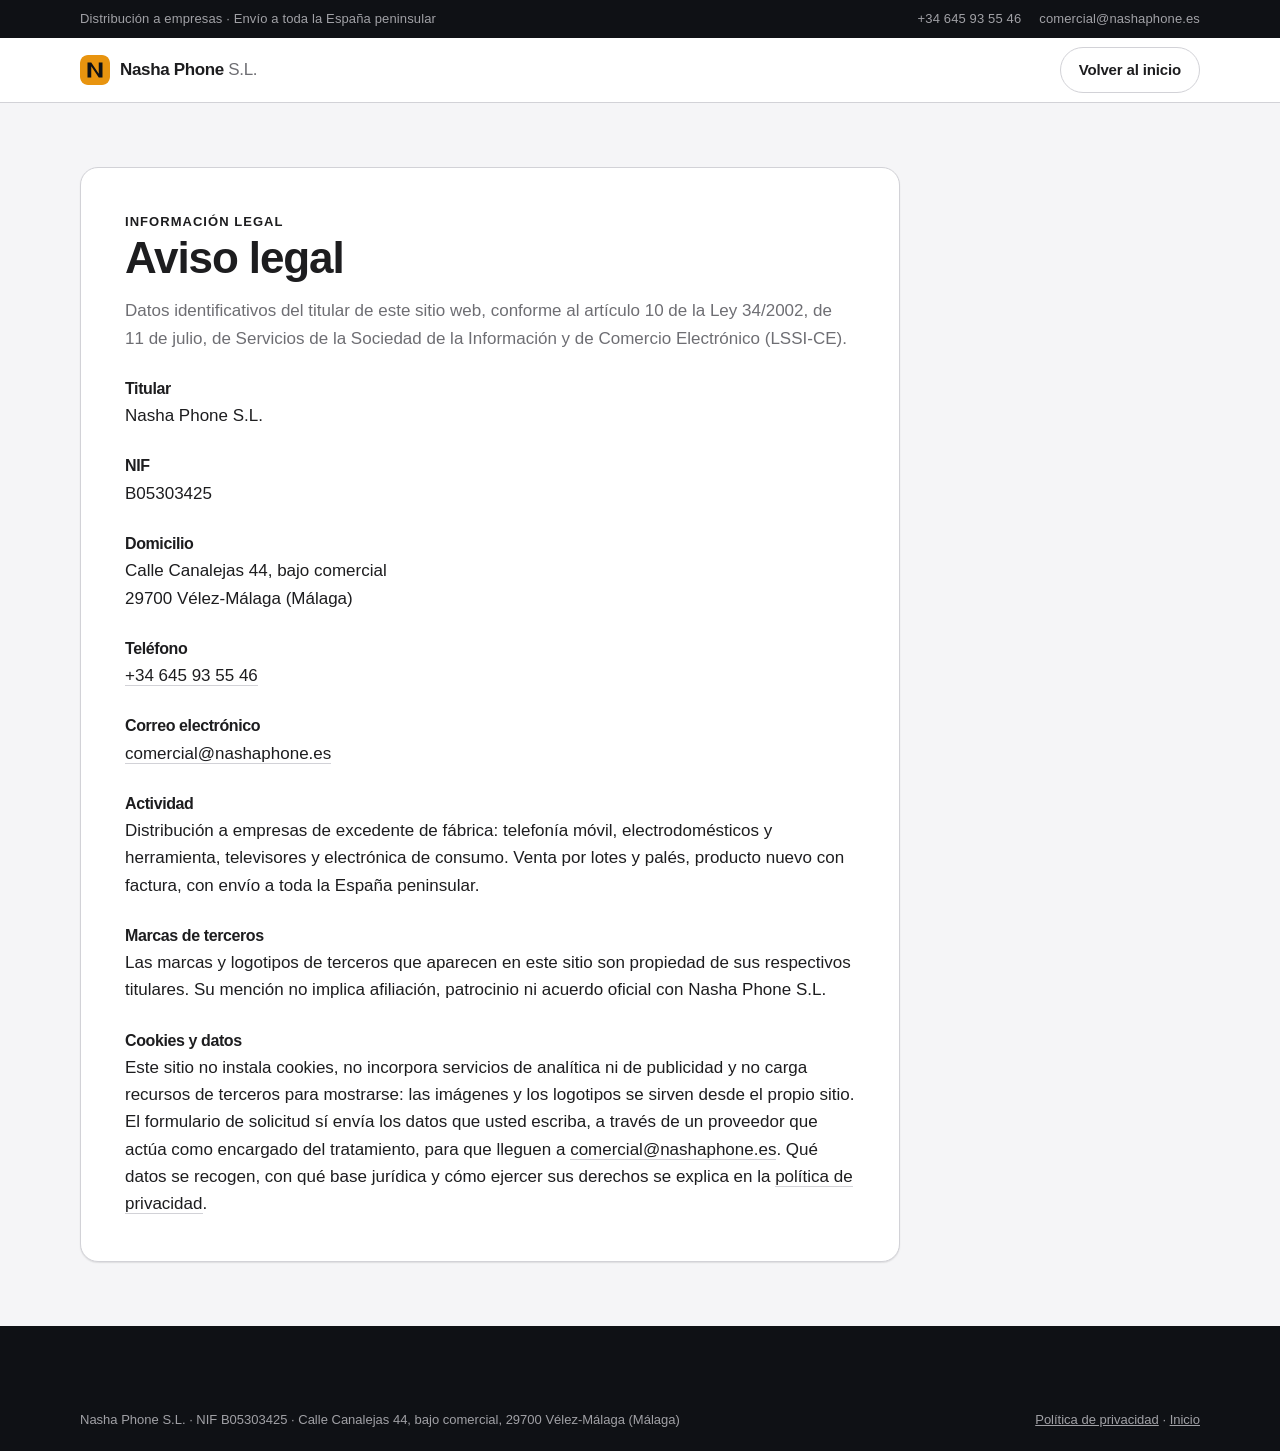
==== commit 33c2cbf5: "Add category photography and a contact form that delivers Two additions. Layout, palette, type and s" ====
--- a/aviso-legal.html
+++ b/aviso-legal.html
@@ -67,7 +67,8 @@
         <p>Las marcas y logotipos de terceros que aparecen en este sitio son propiedad de sus respectivos titulares. Su mención no implica afiliación, patrocinio ni acuerdo oficial con Nasha Phone S.L.</p>
 
         <h2>Cookies y datos</h2>
-        <p>Este sitio es una página estática: no instala cookies, no incorpora servicios de analítica ni de publicidad y no carga recursos de terceros. El formulario de solicitud no envía ni almacena datos en ningún servidor: abre su propio programa de correo con el mensaje ya escrito, para que sea usted quien lo envíe.</p>
+        <p>Este sitio no instala cookies, no incorpora servicios de analítica ni de publicidad y no carga recursos de terceros para mostrarse: las imágenes y los logotipos se sirven desde el propio sitio.</p>
+        <p>El formulario de solicitud sí envía los datos que usted escriba, a través de un proveedor que actúa como encargado del tratamiento, para que lleguen a <a href="mailto:comercial@nashaphone.es">comercial@nashaphone.es</a>. Qué datos se recogen, con qué base jurídica y cómo ejercer sus derechos se explica en la <a href="politica-privacidad.html">política de privacidad</a>.</p>
       </div>
     </div>
   </section>
@@ -77,7 +78,7 @@
   <div class="wrap">
     <div class="footer__bottom" style="margin-top:0;border-top:0">
       <span>Nasha Phone S.L. · NIF B05303425 · Calle Canalejas 44, bajo comercial, 29700 Vélez-Málaga (Málaga)</span>
-      <span><a href="index.html">Inicio</a></span>
+      <span><a href="politica-privacidad.html">Política de privacidad</a> · <a href="index.html">Inicio</a></span>
     </div>
   </div>
 </footer>
--- a/styles.css
+++ b/styles.css
@@ -213,6 +213,23 @@
   box-shadow: var(--shadow-md); white-space: nowrap;
 }
 
+/* Below 600px the absolute overlap starts hiding the card labels and the
+   brand logos, so the composition becomes a 2x2 grid: three cards plus the
+   badge. Depth still comes from the shadows, rotation and float. */
+@media (max-width: 599px) {
+  .hero__visual {
+    position: static; aspect-ratio: auto; max-width: 460px;
+    display: grid; grid-template-columns: repeat(2, minmax(0, 1fr)); gap: 14px;
+  }
+  .hero__visual::before { display: none; }
+  .pcard { position: static; width: auto; inset: auto; min-width: 0; }
+  .pcard__art svg { max-height: 76px; }
+  .hero__badge {
+    position: static; align-self: center; justify-self: center;
+    text-align: center; white-space: normal;   /* nowrap would widen the track */
+  }
+}
+
 /* ---------- stats ---------- */
 
 .stats { border-block: 1px solid var(--hairline); background: var(--white); }
@@ -256,10 +273,10 @@
 }
 .card:hover { transform: translateY(-4px); box-shadow: var(--shadow-lg); border-color: rgba(15,17,21,.12); }
 .card__art {
-  background: var(--surface); border-radius: var(--radius-sm); height: 116px;
-  display: grid; place-items: center;
-}
-.card__art svg { width: auto; height: 72px; color: var(--text); opacity: .85; }
+  background: var(--surface); border-radius: var(--radius-sm);
+  aspect-ratio: 4 / 3; overflow: hidden;
+}
+.card__art img { width: 100%; height: 100%; object-fit: cover; }
 .card__num { font-size: .8125rem; font-weight: 700; color: var(--accent-ink); letter-spacing: .06em; }
 .card h3 { font-size: 1.1875rem; font-weight: 600; }
 .card__text { color: var(--muted); font-size: .9375rem; }
@@ -350,7 +367,40 @@
 .field textarea { min-height: 108px; resize: vertical; }
 .field input:focus, .field textarea:focus { border-color: var(--accent); outline: none; box-shadow: 0 0 0 3px rgba(232,148,15,.28); }
 .enquiry .btn { width: 100%; }
+.enquiry .btn[disabled] { opacity: .55; cursor: progress; }
 .enquiry__note { color: var(--muted); font-size: .75rem; margin-top: 12px; }
+.enquiry__note a { color: var(--accent-ink); }
+
+.req { color: var(--accent-ink); }
+.field__opt { color: var(--muted); font-weight: 400; }
+
+/* Honeypot: never shown, never focusable, never announced. */
+.hp {
+  position: absolute; width: 1px; height: 1px; padding: 0; margin: -1px;
+  overflow: hidden; clip-path: inset(50%); white-space: nowrap; border: 0;
+}
+
+.field__error { color: #B3261E; font-size: .8125rem; margin-top: 2px; }
+.field input[aria-invalid="true"], .field textarea[aria-invalid="true"] { border-color: #B3261E; }
+.field input[aria-invalid="true"]:focus, .field textarea[aria-invalid="true"]:focus {
+  box-shadow: 0 0 0 3px rgba(179,38,30,.22);
+}
+
+.consent { display: grid; grid-template-columns: auto 1fr; gap: 10px; align-items: start; margin-bottom: 6px; }
+.consent input {
+  width: 22px; height: 22px; margin: 1px 0 0; accent-color: var(--accent); flex: none;
+}
+.consent label { font-size: .8125rem; color: var(--muted); line-height: 1.5; }
+.consent label a { color: var(--accent-ink); }
+.consent input[aria-invalid="true"] { outline: 2px solid #B3261E; outline-offset: 2px; }
+
+.form-status {
+  margin-top: 12px; padding: 12px 14px; border-radius: var(--radius-sm);
+  font-size: .875rem; border: 1px solid var(--hairline); background: var(--surface);
+}
+.form-status--ok { background: #EAF5EC; border-color: #B7DCC0; color: #17492A; }
+.form-status--error { background: #FDECEA; border-color: #F2B8B2; color: #8A1F17; }
+.form-status a { color: inherit; font-weight: 600; }
 
 /* ---------- footer ---------- */
 
